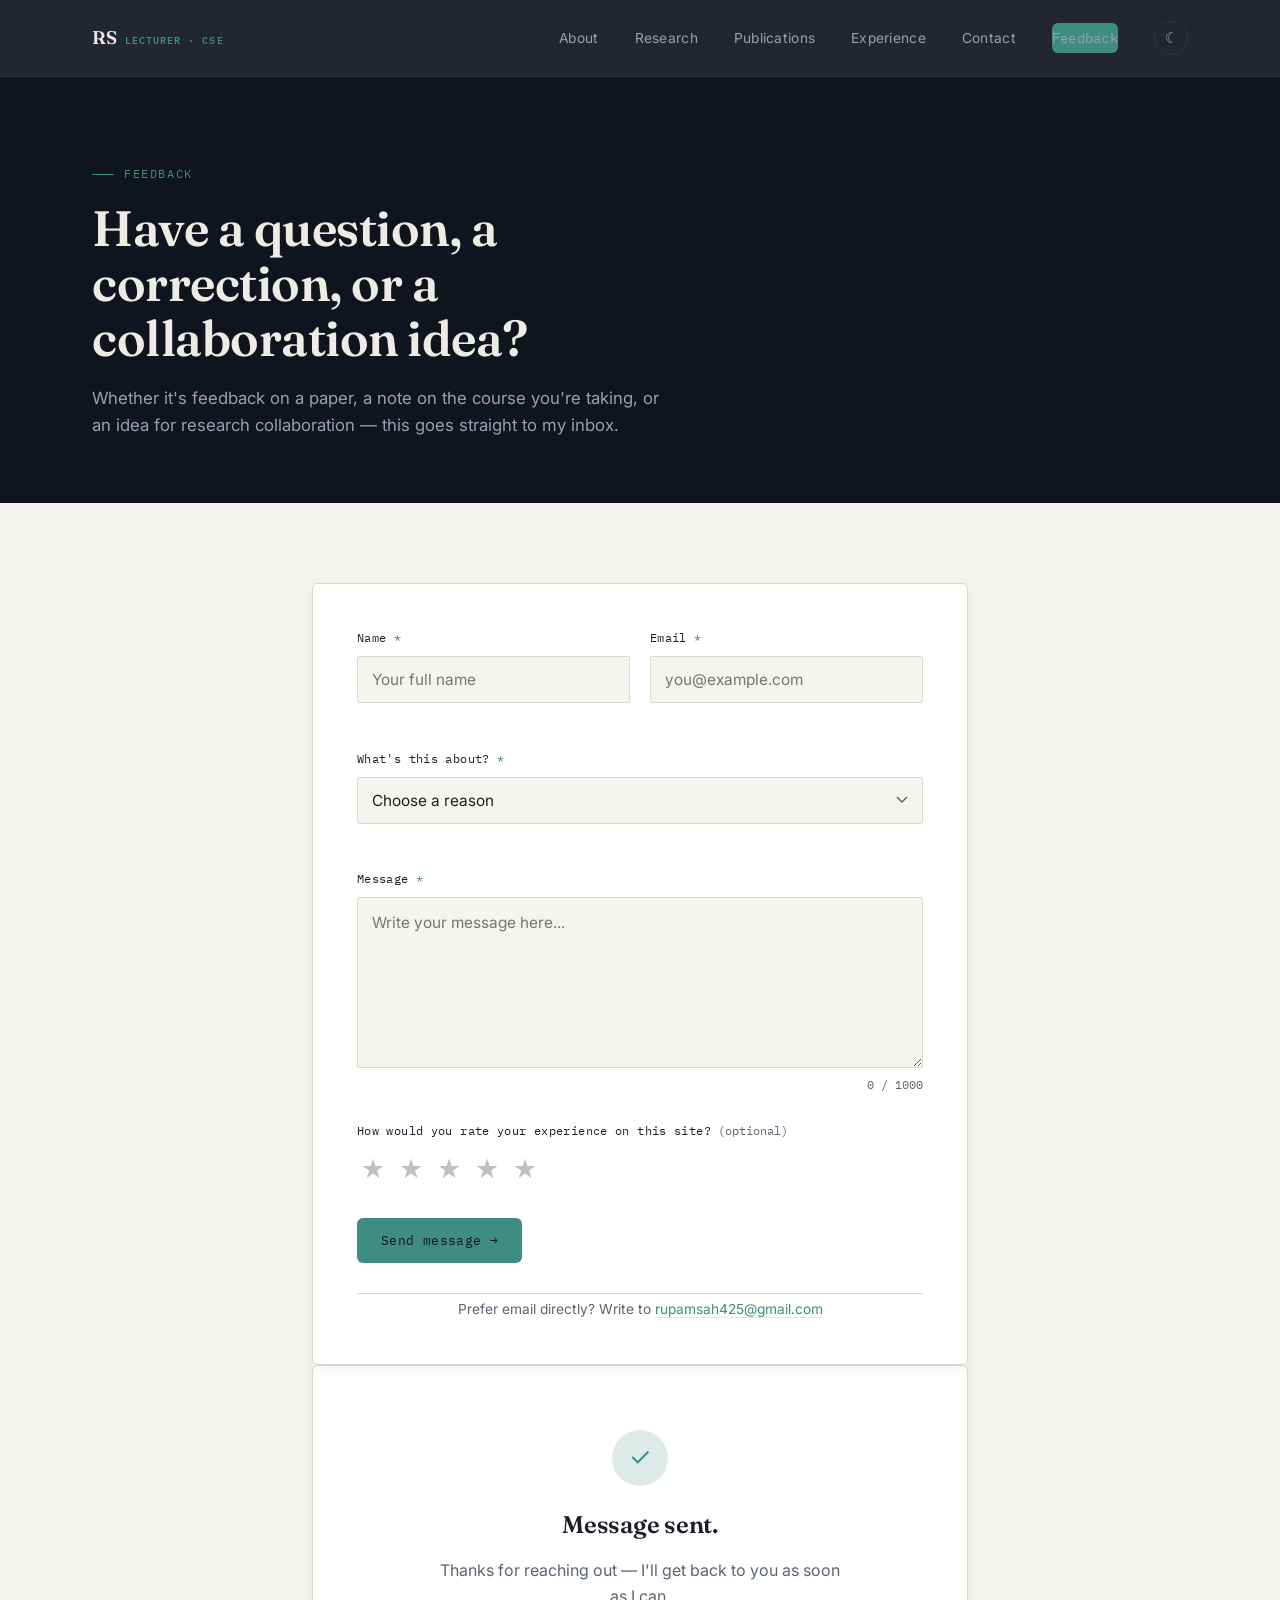
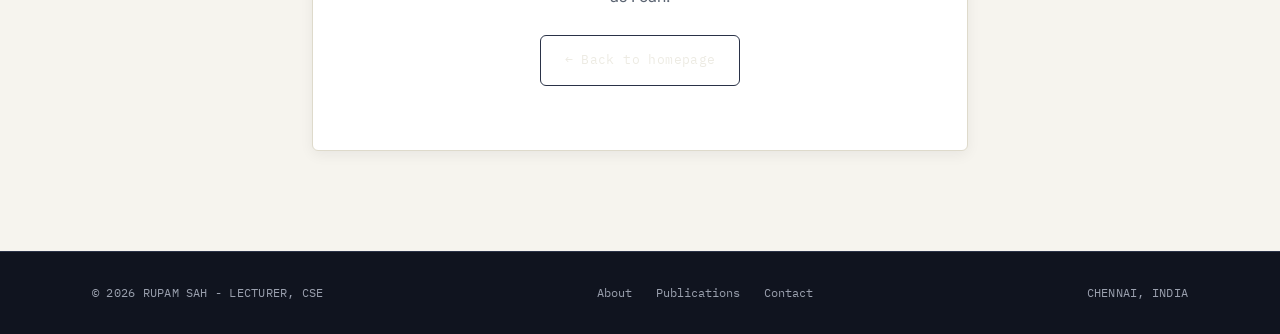
==== feedback.html @ d4bfc465 "updated portfolio" ====
<!DOCTYPE html>
<html lang="en">
<head>
<meta charset="UTF-8">
<meta name="viewport" content="width=device-width, initial-scale=1.0">
<title>Feedback — Rupam Sah</title>
<meta name="description" content="Send feedback, a question, or a collaboration inquiry to Rupam Sah.">
<meta name="theme-color" content="#10141F">
<link rel="icon" type="image/svg+xml" href="assets/favicon.svg">
<link rel="preconnect" href="https://fonts.googleapis.com">
<link rel="preconnect" href="https://fonts.gstatic.com" crossorigin>
<link href="https://fonts.googleapis.com/css2?family=Fraunces:opsz,wght@9..144,400;9..144,500;9..144,600;9..144,700&family=Inter:wght@400;500;600;700&family=IBM+Plex+Mono:wght@400;500&display=swap" rel="stylesheet">
<link rel="stylesheet" href="style.css">
<link rel="stylesheet" href="feedback-style.css">
<script>(function(){try{if(localStorage.getItem('rs-theme')==='dark'){document.documentElement.setAttribute('data-theme','dark');}}catch(e){}})();</script>
</head>
<body>

<header id="siteHeader">
  <nav class="wrap">
    <a href="index.html#top" class="logo">RS <span>LECTURER · CSE</span></a>
    <div class="nav-links">
      <a href="index.html#about">About</a>
      <a href="index.html#research">Research</a>
      <a href="index.html#publications">Publications</a>
      <a href="index.html#experience">Experience</a>
      <a href="index.html#contact">Contact</a>
      <a href="feedback.html" class="nav-cta">Feedback</a>
      <button class="theme-toggle" id="themeToggle" aria-label="Toggle dark mode">☾</button>
    </div>
  </nav>
</header>

<main>
  <section class="fb-hero">
    <div class="wrap">
      <div class="eyebrow reveal">Feedback</div>
      <h1 class="reveal">Have a question, a correction, or a collaboration idea?</h1>
      <p class="fb-lede reveal">Whether it's feedback on a paper, a note on the course you're taking, or an idea for research collaboration — this goes straight to my inbox.</p>
    </div>
  </section>

  <section class="fb-form-section">
    <div class="wrap fb-wrap">

      <form id="feedbackForm" class="fb-form reveal" action="https://formspree.io/f/mrpzavde" method="POST" novalidate>

        <!-- Honeypot field: invisible to humans, catches basic spam bots -->
        <input type="text" name="_gotcha" class="fb-honeypot" tabindex="-1" autocomplete="off">

        <div class="fb-row">
          <div class="fb-field">
            <label for="fbName">Name <span class="req">*</span></label>
            <input type="text" id="fbName" name="name" required autocomplete="name" placeholder="Your full name">
            <span class="fb-error" data-error-for="fbName"></span>
          </div>
          <div class="fb-field">
            <label for="fbEmail">Email <span class="req">*</span></label>
            <input type="email" id="fbEmail" name="email" required autocomplete="email" placeholder="you@example.com">
            <span class="fb-error" data-error-for="fbEmail"></span>
          </div>
        </div>

        <div class="fb-field">
          <label for="fbReason">What's this about? <span class="req">*</span></label>
          <select id="fbReason" name="reason" required>
            <option value="" disabled selected>Choose a reason</option>
            <option value="General feedback">General feedback on the site or my work</option>
            <option value="Research collaboration">Research collaboration inquiry</option>
            <option value="Teaching / course question">Teaching or course-related question</option>
            <option value="Guest lecture / talk invitation">Guest lecture or talk invitation</option>
            <option value="Correction">Correction to something published here</option>
            <option value="Other">Other</option>
          </select>
          <span class="fb-error" data-error-for="fbReason"></span>
        </div>

        <div class="fb-field">
          <label for="fbMessage">Message <span class="req">*</span></label>
          <textarea id="fbMessage" name="message" required rows="6" minlength="10" maxlength="1000" placeholder="Write your message here..."></textarea>
          <div class="fb-meta-row">
            <span class="fb-error" data-error-for="fbMessage"></span>
            <span class="fb-counter" id="fbCounter">0 / 1000</span>
          </div>
        </div>

        <div class="fb-field fb-rating-field">
          <label>How would you rate your experience on this site? <span class="fb-optional">(optional)</span></label>
          <div class="fb-rating" id="fbRating" role="radiogroup" aria-label="Site rating">
            <button type="button" class="fb-star" data-value="1" aria-label="1 star">★</button>
            <button type="button" class="fb-star" data-value="2" aria-label="2 stars">★</button>
            <button type="button" class="fb-star" data-value="3" aria-label="3 stars">★</button>
            <button type="button" class="fb-star" data-value="4" aria-label="4 stars">★</button>
            <button type="button" class="fb-star" data-value="5" aria-label="5 stars">★</button>
          </div>
          <input type="hidden" name="rating" id="fbRatingValue" value="">
        </div>

        <button type="submit" class="btn btn-primary fb-submit" id="fbSubmitBtn">
          <span class="fb-btn-text">Send message →</span>
        </button>

        <p class="fb-fallback">
          Prefer email directly? Write to
          <a href="mailto:rupamsah425@gmail.com">rupamsah425@gmail.com</a>
        </p>
      </form>

      <div class="fb-success" id="fbSuccess" hidden>
        <div class="fb-success-icon">✓</div>
        <h2>Message sent.</h2>
        <p>Thanks for reaching out — I'll get back to you as soon as I can.</p>
        <a href="index.html#top" class="btn btn-ghost">← Back to homepage</a>
      </div>

    </div>
  </section>
</main>

<footer>
  <div class="wrap footer-row">
    <p>© 2026 RUPAM SAH - LECTURER, CSE</p>
    <div class="footer-links">
      <a href="index.html#about">About</a>
      <a href="index.html#publications">Publications</a>
      <a href="index.html#contact">Contact</a>
    </div>
    <p>CHENNAI, INDIA</p>
  </div>
</footer>

<script src="feedback.js"></script>
</body>
</html>
---- style.css ----
:root{
  --ink:#10141F;
  --ink-soft:#1B2233;
  --paper:#F6F4EE;
  --paper-dim:#EDEAE0;
  --card:#FFFFFF;
  --teal:#3F8C82;
  --teal-bright:#4EA096;
  --teal-soft:#DCEAE8;
  --gold:#C89B3C;
  --gold-soft:#F3E6C8;
  --text-on-ink:#EDEBE3;
  --text-on-ink-dim:#9AA0AE;
  --text-on-paper:#1B1F2A;
  --text-muted:#5B6472;
  --line:#2A3247;
  --line-light:#DEDACB;
  --radius:6px;
  --radius-sm:3px;
  --max:1160px;
  --shadow-sm:0 4px 14px rgba(16,20,31,0.06);
  --shadow-md:0 16px 34px rgba(16,20,31,0.09);
  --shadow-lg:0 26px 54px rgba(16,20,31,0.16);
  --grad-accent:linear-gradient(120deg, var(--teal) 0%, var(--teal-bright) 45%, var(--gold) 100%);
  --display: "Fraunces", serif;
  --body: "Inter", -apple-system, BlinkMacSystemFont, sans-serif;
  --mono: "IBM Plex Mono", monospace;
  color-scheme: light;
  transition: background 0.35s ease, color 0.35s ease;
}

/* ============ DARK THEME ============ */
[data-theme="dark"]{
  --ink:#080A10;
  --ink-soft:#11151F;
  --paper:#12151D;
  --paper-dim:#171B25;
  --card:#181C27;
  --teal-soft:rgba(63,140,130,0.16);
  --gold-soft:rgba(200,155,60,0.14);
  --text-on-ink:#EDEBE3;
  --text-on-ink-dim:#8891A0;
  --text-on-paper:#E9E7DF;
  --text-muted:#96A0AD;
  --line:#232A3A;
  --line-light:#242A38;
  --shadow-sm:0 4px 14px rgba(0,0,0,0.28);
  --shadow-md:0 16px 34px rgba(0,0,0,0.36);
  --shadow-lg:0 26px 54px rgba(0,0,0,0.5);
  color-scheme: dark;
}
[data-theme="dark"] .photo-frame img{ filter:grayscale(10%) contrast(1.02) brightness(0.97); }
[data-theme="dark"] .hero-grid-lines{ opacity:0.35; }

*{ box-sizing:border-box; margin:0; padding:0; }
html{ scroll-behavior:smooth; }
@media (prefers-reduced-motion: reduce){
  html{ scroll-behavior:auto; }
  *{ animation-duration:0.001ms !important; animation-iteration-count:1 !important; transition-duration:0.001ms !important; }
}
body{
  font-family:var(--body);
  background:var(--paper);
  color:var(--text-on-paper);
  line-height:1.6;
  -webkit-font-smoothing:antialiased;
  overflow-x:hidden;
}
img{ max-width:100%; display:block; }
a{ color:inherit; text-decoration:none; }
ul{ list-style:none; }
.wrap{ max-width:var(--max); margin:0 auto; padding:0 32px; }
@media (max-width:640px){ .wrap{ padding:0 20px; } }

.eyebrow{
  font-family:var(--mono); font-size:0.72rem; letter-spacing:0.14em; text-transform:uppercase;
  color:var(--teal); display:flex; align-items:center; gap:10px;
}
.eyebrow::before{ content:""; width:22px; height:1px; background:var(--teal); display:inline-block; }

h1,h2,h3{ font-family:var(--display); font-weight:600; letter-spacing:-0.01em; }

/* ============ PROGRESS BAR ============ */
.progress-bar{
  position:fixed; top:0; left:0; height:2px; background:var(--teal); width:0%;
  z-index:200; transition:width 0.1s ease-out;
}

/* ============ NAV ============ */
header{
  position:sticky; top:0; z-index:100;
  background:rgba(16,20,31,0.92);
  backdrop-filter:blur(10px);
  border-bottom:1px solid var(--line);
  transition:box-shadow 0.3s ease;
}
header.scrolled{ box-shadow:0 8px 24px rgba(0,0,0,0.25); }
nav.wrap{ display:flex; align-items:center; justify-content:space-between; height:76px; }
.logo{
  font-family:var(--display); font-size:1.15rem; color:var(--text-on-ink); font-weight:600;
  display:flex; align-items:baseline; gap:8px; transition:letter-spacing 0.25s ease, color 0.25s ease;
}
.logo:hover{ color:var(--teal); }
.logo span{ font-family:var(--mono); font-size:0.65rem; color:var(--teal); letter-spacing:0.1em; }
.nav-links{ display:grid; grid-auto-flow:column; gap:36px; align-items:center; }
.nav-links a{
  font-size:0.86rem; color:var(--text-on-ink-dim); letter-spacing:0.02em;
  position:relative; padding:4px 0; transition:color 0.25s ease;
}
.nav-links a:hover, .nav-links a:focus-visible{ color:var(--text-on-ink); }
.nav-links a.active{ color:var(--teal); }
.nav-links a:not(.nav-cta)::after{
  content:""; position:absolute; left:0; bottom:0; width:0; height:1px;
  background:var(--teal); transition:width 0.25s ease;
}
.nav-links a:not(.nav-cta):hover::after, .nav-links a.active::after{ width:100%; }
.nav-cta{
  font-family:var(--mono); font-size:0.76rem; letter-spacing:0.04em;
  color:var(--ink); background:var(--teal); padding:10px 18px; border-radius:var(--radius);
  transition:background 0.25s ease, transform 0.25s ease, box-shadow 0.25s ease;
}
.nav-cta:hover{ background:var(--teal-bright); transform:translateY(-1px); box-shadow:0 8px 18px rgba(63,140,130,0.4); }

/* ---- Theme toggle ---- */
.theme-toggle{
  width:34px; height:34px; border-radius:50%; border:1px solid var(--line);
  background:transparent; color:var(--text-on-ink-dim); cursor:pointer;
  display:flex; align-items:center; justify-content:center; font-size:0.95rem;
  transition:border-color 0.25s ease, color 0.25s ease, transform 0.25s ease, background 0.25s ease;
  flex:0 0 auto;
}
.theme-toggle:hover{ border-color:var(--teal); color:var(--teal); transform:rotate(14deg); }
.mobile-panel .theme-toggle{ align-self:flex-start; margin-top:4px; }

.burger{ display:none; flex-direction:column; gap:5px; background:none; border:none; cursor:pointer; padding:8px; }
.burger span{ width:22px; height:1.5px; background:var(--text-on-ink); display:block; transition:transform 0.25s ease, opacity 0.25s ease; }
body.nav-open .burger span:nth-child(1){ transform:translateY(6.5px) rotate(45deg); }
body.nav-open .burger span:nth-child(2){ opacity:0; }
body.nav-open .burger span:nth-child(3){ transform:translateY(-6.5px) rotate(-45deg); }

.mobile-panel{
  display:flex; position:fixed; inset:76px 0 0 0; z-index:99;
  background:var(--ink); border-top:1px solid var(--line);
  padding:32px; flex-direction:column; gap:26px; overflow-y:auto;
  opacity:0; visibility:hidden; pointer-events:none; transform:translateY(-8px);
  transition:opacity 0.3s ease, transform 0.35s cubic-bezier(.2,.7,.3,1), visibility 0.3s;
}
.mobile-panel a{
  font-size:1.15rem; color:var(--text-on-ink); font-family:var(--display);
  opacity:0; transform:translateX(-10px);
  transition:opacity 0.35s ease, transform 0.35s ease, color 0.2s ease;
  transition-delay:0ms;
}
.mobile-panel a:hover{ color:var(--teal); }
.mobile-panel .nav-cta{ align-self:flex-start; font-family:var(--mono); font-size:0.9rem; }

body.nav-open .mobile-panel{ opacity:1; visibility:visible; pointer-events:auto; transform:translateY(0); }
body.nav-open .mobile-panel a{ opacity:1; transform:translateX(0); }
body.nav-open .mobile-panel a:nth-child(1){ transition-delay:0.05s; }
body.nav-open .mobile-panel a:nth-child(2){ transition-delay:0.09s; }
body.nav-open .mobile-panel a:nth-child(3){ transition-delay:0.13s; }
body.nav-open .mobile-panel a:nth-child(4){ transition-delay:0.17s; }
body.nav-open .mobile-panel a:nth-child(5){ transition-delay:0.21s; }
body.nav-open .mobile-panel a:nth-child(6){ transition-delay:0.25s; }
body.nav-open .mobile-panel a:nth-child(7){ transition-delay:0.29s; }
body.nav-open .mobile-panel a:nth-child(8){ transition-delay:0.33s; }
body.nav-open .mobile-panel a:nth-child(9){ transition-delay:0.37s; }

@media (max-width:880px){
  .nav-links{ display:none; }
  .burger{ display:flex; }
  body.nav-open{ overflow:hidden; }
}
@media (prefers-reduced-motion: reduce){
  .mobile-panel, .mobile-panel a{ transition:opacity 0.2s ease !important; transform:none !important; }
}

/* ============ HERO ============ */
.hero{ background:var(--ink); color:var(--text-on-ink); padding:88px 0 60px; position:relative; overflow:hidden; }

/* Ambient background: soft moving glows + a faint grid, all decorative and inert to pointer events */
.hero-blob{
  position:absolute; border-radius:50%; filter:blur(10px); pointer-events:none; z-index:0;
  opacity:0.5;
}
.hero-blob-a{
  width:520px; height:520px; top:-220px; right:-140px;
  background:radial-gradient(circle at 30% 30%, rgba(63,140,130,0.35), rgba(63,140,130,0) 70%);
  animation:blobDrift 16s ease-in-out infinite alternate;
}
.hero-blob-b{
  width:380px; height:380px; bottom:-200px; left:-120px;
  background:radial-gradient(circle at 60% 40%, rgba(200,155,60,0.18), rgba(200,155,60,0) 70%);
  animation:blobDrift 20s ease-in-out infinite alternate-reverse;
}
@keyframes blobDrift{
  from{ transform:translate(0,0) scale(1); }
  to{ transform:translate(-50px, 40px) scale(1.08); }
}
.hero-grid-lines{
  position:absolute; inset:0; z-index:0; pointer-events:none; opacity:0.5;
  background-image:
    linear-gradient(to right, rgba(255,255,255,0.035) 1px, transparent 1px),
    linear-gradient(to bottom, rgba(255,255,255,0.035) 1px, transparent 1px);
  background-size:64px 64px;
  mask-image:radial-gradient(ellipse 70% 60% at 60% 20%, #000 40%, transparent 90%);
}
.hero-spotlight{
  position:absolute; inset:0; z-index:1; pointer-events:none;
  background:radial-gradient(340px circle at var(--mx,50%) var(--my,20%), rgba(78,160,150,0.16), transparent 65%);
  opacity:0; transition:opacity 0.4s ease;
}
.hero:hover .hero-spotlight{ opacity:1; }
@media (max-width:880px), (hover:none){ .hero-spotlight{ display:none; } }
@media (prefers-reduced-motion: reduce){ .hero-blob{ animation:none; } }

.hero-grid{ display:grid; grid-template-columns:1.15fr 0.85fr; gap:64px; align-items:center; position:relative; z-index:2; }

/* Orchestrated entrance: hero content steps in once, top to bottom */
.hero-in{
  opacity:0; transform:translateY(16px);
  animation:heroIn 0.8s cubic-bezier(.2,.7,.3,1) forwards;
  animation-delay:calc(var(--d, 0) * 110ms + 120ms);
}
@keyframes heroIn{ to{ opacity:1; transform:translateY(0); } }
@media (prefers-reduced-motion: reduce){ .hero-in{ animation:none; opacity:1; transform:none; } }
.status-badge{
  display:inline-flex; align-items:center; gap:9px; font-family:var(--mono); font-size:0.72rem;
  letter-spacing:0.04em; color:var(--text-on-ink-dim); border:1px solid var(--line);
  background:rgba(255,255,255,0.03); padding:8px 14px 8px 12px; border-radius:999px; margin-bottom:22px;
}
.status-dot{
  width:7px; height:7px; border-radius:50%; background:var(--teal); flex:0 0 auto; position:relative;
}
.status-dot::after{
  content:""; position:absolute; inset:-4px; border-radius:50%; border:1px solid var(--teal);
  animation:statusPulse 2.4s ease-out infinite;
}
@keyframes statusPulse{ 0%{ transform:scale(0.6); opacity:0.9; } 100%{ transform:scale(1.8); opacity:0; } }
@media (prefers-reduced-motion: reduce){ .status-dot::after{ animation:none; } }

.hero-kicker{
  font-family:var(--mono); font-size:0.78rem; letter-spacing:0.16em; text-transform:uppercase;
  color:var(--teal); margin-bottom:22px; display:flex; align-items:center; gap:10px;
}
.hero-kicker::before{ content:""; width:26px; height:1px; background:var(--teal); }
.hero h1{ font-size:clamp(2.4rem, 5.2vw, 4rem); line-height:1.04; color:var(--text-on-ink); margin-bottom:22px; }
.hero h1 em{ font-style:italic; color:var(--teal); font-weight:500; }
.hero p.lede{ font-size:1.08rem; color:var(--text-on-ink-dim); max-width:46ch; margin-bottom:36px; }
.hero-actions{ display:flex; gap:16px; flex-wrap:wrap; margin-bottom:48px; }
.btn{
  font-family:var(--mono); font-size:0.8rem; letter-spacing:0.03em;
  padding:14px 24px; border-radius:var(--radius);
  display:inline-flex; align-items:center; gap:8px;
  transition:transform 0.25s cubic-bezier(.2,.7,.3,1), background 0.25s ease, color 0.25s ease, border-color 0.25s ease, box-shadow 0.25s ease;
  border:1px solid transparent; cursor:pointer; position:relative; overflow:hidden; isolation:isolate;
}
.btn span{ position:relative; z-index:1; }
.btn::before{
  content:""; position:absolute; inset:0; z-index:0; border-radius:inherit;
  background:radial-gradient(circle at var(--bx,50%) var(--by,50%), rgba(255,255,255,0.28), transparent 55%);
  opacity:0; transition:opacity 0.35s ease;
}
.btn:hover::before{ opacity:1; }
.btn-primary{ background:var(--teal); color:var(--ink); }
.btn-primary:hover{ background:var(--teal-bright); transform:translateY(-3px); box-shadow:0 12px 26px rgba(63,140,130,0.35); }
.btn-primary:active{ transform:translateY(-1px); }
.btn-ghost{ border-color:var(--line); color:var(--text-on-ink); }
.btn-ghost:hover{ border-color:var(--teal); color:var(--teal); transform:translateY(-3px); box-shadow:0 10px 22px rgba(16,20,31,0.35); }
.btn-ghost:active{ transform:translateY(-1px); }

.hero-stats{ display:grid; grid-template-columns:repeat(3,1fr); gap:1px; background:var(--line); border:1px solid var(--line); border-radius:var(--radius); overflow:hidden; }
.stat{ background:var(--ink); padding:18px 16px; transition:background 0.25s ease; }
.stat:hover{ background:var(--ink-soft); }
.stat b{ display:block; font-family:var(--display); font-size:1.6rem; color:var(--text-on-ink); font-weight:600; }
.stat span{ font-family:var(--mono); font-size:0.66rem; color:var(--text-on-ink-dim); letter-spacing:0.03em; display:block; margin-top:6px; }
@media (max-width:520px){ .hero-stats{ grid-template-columns:1fr; } }

/* .hero-photo{ position:relative; justify-self:center; width:100%; max-width:340px; }
.photo-frame{ position:relative; width:100%; aspect-ratio:1/1.08; }
.photo-frame img{ width:100%; height:100%; object-fit:cover; border-radius:3px; filter:grayscale(15%) contrast(1.04); } */
.hero-photo {
  position: relative;
  justify-self: center;
  width: 100%;
  max-width: 280px;
  
  
}

.photo-frame {
  position: relative;
  width: 100%;
  aspect-ratio: 1 / 1.08;
  border-radius: 4px;
  overflow: hidden;
  box-shadow: 0 24px 48px rgba(0,0,0,0.35);
  transition: box-shadow 0.35s ease;
}
.photo-frame::after{
  content:""; position:absolute; inset:0; border-radius:inherit; padding:1px;
  background:linear-gradient(140deg, var(--teal), transparent 40%, transparent 60%, var(--gold));
  -webkit-mask:linear-gradient(#000 0 0) content-box, linear-gradient(#000 0 0);
  -webkit-mask-composite:xor; mask-composite:exclude;
  opacity:0.55; pointer-events:none;
}

.photo-frame img {
  width: 100%;
  height: 100%;
  object-fit: cover;
  border-radius: 3px;
  filter: grayscale(15%) contrast(1.04);
  transform: scale(1.01);
  transition: transform 0.6s cubic-bezier(.2,.7,.3,1), filter 0.4s ease;
}
.photo-frame:hover img{ transform:scale(1.06); filter:grayscale(0%) contrast(1.06); }
.photo-shine{
  position:absolute; inset:0; pointer-events:none; z-index:2;
  background:linear-gradient(115deg, transparent 40%, rgba(255,255,255,0.22) 50%, transparent 60%);
  background-size:220% 220%; background-position:130% 0;
  transition:background-position 0.9s ease;
}
.photo-frame:hover .photo-shine{ background-position:-30% 100%; }

/* 3D pointer-tilt applied via JS-set custom properties; harmless with no JS */
.tilt-card{
  transform: perspective(900px) rotateX(var(--rx,0deg)) rotateY(var(--ry,0deg)) translateY(var(--ty,0)) translateZ(0);
  transition: transform 0.35s cubic-bezier(.2,.7,.3,1);
  will-change: transform;
}
@media (hover:none){ .tilt-card{ transform:none !important; } }
@media (prefers-reduced-motion: reduce){ .tilt-card{ transition:none; transform:none !important; } }
/* .contour-svg{ position:absolute; inset:-18px; width:calc(100% + 36px); height:calc(100% + 36px); pointer-events:none; } */
.contour-svg path{
  fill:none; stroke:var(--teal); stroke-width:1;
  stroke-dasharray:1400; stroke-dashoffset:1400;
  animation:trace 2.6s cubic-bezier(.65,.05,.36,1) forwards; opacity:0.85;
}
.contour-svg path:nth-child(2){ animation-delay:0.25s; stroke:var(--gold); opacity:0.55; }
.contour-svg path:nth-child(3){ animation-delay:0.5s; opacity:0.35; }
@keyframes trace{ to{ stroke-dashoffset:0; } }
.photo-caption{ font-family:var(--mono); font-size:0.68rem; color:var(--text-on-ink-dim); text-align:center; margin-top:16px; letter-spacing:0.04em; }

.scroll-cue{
  display:flex; flex-direction:column; align-items:center; gap:8px; margin:56px auto 0;
  background:none; border:none; color:var(--text-on-ink-dim); font-family:var(--mono);
  font-size:0.68rem; letter-spacing:0.1em; text-transform:uppercase; cursor:pointer;
  transition:color 0.25s ease;
}
.scroll-cue:hover{ color:var(--teal); }
.scroll-cue span{ width:1px; height:28px; background:var(--line); position:relative; overflow:hidden; }
.scroll-cue span::after{
  content:""; position:absolute; top:-100%; left:0; width:100%; height:100%; background:var(--teal);
  animation:cue 1.8s ease-in-out infinite;
}
@keyframes cue{ 0%{ top:-100%; } 60%{ top:100%; } 100%{ top:100%; } }

@media (max-width:880px){
  .hero-grid{ grid-template-columns:1fr; gap:48px; }
  .hero-photo{ order:-1; max-width:220px; }
  .hero-stats{ gap:28px; }
}

/* ============ SECTION SHELL ============ */
section{ padding:96px 0; scroll-margin-top:76px; }
section.alt{ background:var(--paper-dim); }
.section-head{ max-width:640px; margin-bottom:56px; }
.section-head h2{ font-size:clamp(1.7rem,3vw,2.3rem); margin-top:14px; color:var(--text-on-paper); }
.section-head p{ color:var(--text-muted); margin-top:14px; max-width:56ch; }
@media (max-width:640px){ section{ padding:64px 0; } .section-head{ margin-bottom:36px; } }

/* ============ ABOUT ============ */
.about-grid{ display:grid; grid-template-columns:0.9fr 1.1fr; gap:64px; }
.about-grid p{ color:var(--text-muted); margin-bottom:16px; font-size:1rem; }
.about-grid p strong{ color:var(--text-on-paper); font-weight:600; }
.inline-link{
  display:inline-block; margin-top:8px; font-family:var(--mono); font-size:0.82rem;
  color:var(--teal); border-bottom:1px solid var(--teal-soft); padding-bottom:2px; transition:border-color 0.2s ease;
}
.inline-link:hover{ border-color:var(--teal); }
.pillars{ display:flex; flex-direction:column; gap:0; border-top:1px solid var(--line-light); }
.pillar{ padding:20px 0; border-bottom:1px solid var(--line-light); display:flex; justify-content:space-between; gap:20px; align-items:baseline; }
.pillar-label{ font-family:var(--mono); font-size:0.74rem; color:var(--teal); letter-spacing:0.04em; white-space:nowrap; }
.pillar-val{ font-size:0.95rem; color:var(--text-on-paper); text-align:right; }
@media (max-width:880px){ .about-grid{ grid-template-columns:1fr; gap:36px; } }

/* ============ RESEARCH AREAS ============ */
.area-grid{ display:grid; grid-template-columns:repeat(4,1fr); gap:20px; margin-bottom:56px; }
.area-card{
  border:1px solid var(--line-light); background:var(--card); padding:28px 24px 26px; border-radius:var(--radius-sm);
  transition:transform 0.25s ease, border-color 0.25s ease, box-shadow 0.25s ease; position:relative; overflow:hidden;
}
.area-card::before{
  content:""; position:absolute; top:0; left:0; right:0; height:3px; background:var(--grad-accent);
  transform:scaleX(0); transform-origin:left; transition:transform 0.35s ease;
}
.area-card:hover::before{ transform:scaleX(1); }
.area-card:hover{ border-color:var(--teal); box-shadow:var(--shadow-md); }
.area-card:hover:not(.tilt-card){ transform:translateY(-4px); }
.area-index{ font-family:var(--mono); font-size:0.78rem; color:var(--teal); display:block; margin-bottom:16px; }
.area-card h3{ font-size:1.05rem; margin-bottom:10px; color:var(--text-on-paper); }
.area-card p{ font-size:0.87rem; color:var(--text-muted); line-height:1.55; }
@media (max-width:940px){ .area-grid{ grid-template-columns:1fr 1fr; } }
@media (max-width:600px){ .area-grid{ grid-template-columns:1fr; } }

.thesis-card{
  background:var(--ink); color:var(--text-on-ink); border-radius:4px; padding:48px;
  display:grid; grid-template-columns:1.3fr 0.7fr; gap:48px; align-items:center;
  position:relative; overflow:hidden; transition:box-shadow 0.3s ease;
}
.thesis-card:hover{ box-shadow:0 22px 46px rgba(16,20,31,0.35); }
.thesis-card::before{
  content:""; position:absolute; right:-60px; top:-60px; width:220px; height:220px;
  border:1px solid var(--line); border-radius:50%;
  transition:transform 0.6s ease;
}
.thesis-card:hover::before{ transform:rotate(35deg) scale(1.05); }
.thesis-metric b{ transition:transform 0.4s cubic-bezier(.2,.7,.3,1); display:block; }
.thesis-card:hover .thesis-metric b{ transform:scale(1.06); }
.thesis-tag{ font-family:var(--mono); font-size:0.7rem; letter-spacing:0.12em; text-transform:uppercase; color:var(--gold); margin-bottom:16px; display:block; }
.thesis-card h3{ font-size:1.5rem; color:var(--text-on-ink); margin-bottom:16px; line-height:1.3; }
.thesis-card p{ color:var(--text-on-ink-dim); font-size:0.96rem; margin-bottom:14px; }
.dim-note{ font-size:0.86rem !important; }
.thesis-metric{ text-align:center; border-left:1px solid var(--line); padding-left:40px; }
.thesis-metric b{ font-family:var(--display); font-size:3.2rem; color:var(--teal); display:block; line-height:1; font-weight:600; }
.thesis-metric span{ font-family:var(--mono); font-size:0.72rem; color:var(--text-on-ink-dim); display:block; margin-top:12px; letter-spacing:0.03em; }
@media (max-width:760px){
  .thesis-card{ grid-template-columns:1fr; padding:32px; }
  .thesis-metric{ border-left:none; border-top:1px solid var(--line); padding-left:0; padding-top:28px; }
}

.interest-tags{ display:flex; flex-wrap:wrap; gap:10px; margin-top:32px; }
.interest-tags span{
  font-family:var(--mono); font-size:0.76rem; color:var(--text-on-paper);
  border:1px solid var(--line-light); padding:8px 14px; border-radius:2px; background:var(--paper);
  display:inline-block; transition:border-color 0.2s ease, color 0.2s ease, transform 0.2s ease;
}
.interest-tags span:hover{ border-color:var(--teal); color:var(--teal); transform:translateY(-2px); }

/* ============ PUBLICATIONS ============ */
.pub-filters{ display:flex; flex-wrap:wrap; gap:10px; margin-bottom:32px; }
.pub-filter{
  font-family:var(--mono); font-size:0.74rem; letter-spacing:0.03em; color:var(--text-muted);
  background:transparent; border:1px solid var(--line-light); padding:9px 16px; border-radius:999px;
  cursor:pointer; transition:border-color 0.2s ease, color 0.2s ease, background 0.2s ease;
}
.pub-filter:hover{ border-color:var(--teal); color:var(--teal); }
.pub-filter.active{ background:var(--ink); border-color:var(--ink); color:var(--text-on-ink); }
.pub-list{ border-top:1px solid var(--line-light); }
.pub.is-hidden{ display:none; }
.pub{
  display:grid; grid-template-columns:56px 1fr auto; gap:24px; align-items:start; padding:28px 0 28px 16px;
  border-bottom:1px solid var(--line-light); border-left:2px solid transparent;
  margin-left:-16px; transition:background 0.25s ease, border-color 0.25s ease, transform 0.25s ease;
}
.pub:hover{ background:rgba(63,140,130,0.05); border-left-color:var(--teal); transform:translateX(4px); }
.pub-num{ font-family:var(--mono); font-size:0.85rem; color:var(--teal); padding-top:3px; }
.pub-title{ font-size:1.02rem; color:var(--text-on-paper); font-weight:600; margin-bottom:6px; line-height:1.4; }
.pub-meta{ font-size:0.88rem; color:var(--text-muted); }
.pub-venue{
  font-family:var(--mono); font-size:0.72rem; color:var(--teal); letter-spacing:0.03em;
  border:1px solid var(--teal-soft); background:var(--teal-soft); padding:6px 12px; border-radius:2px;
  white-space:nowrap; height:fit-content;
}
@media (max-width:700px){
  .pub{ grid-template-columns:32px 1fr; }
  .pub-venue{ grid-column:1/-1; justify-self:start; }
}

/* ============ EXPERIENCE / TIMELINE ============ */
.timeline{ position:relative; padding-left:36px; border-left:1px solid var(--line-light); }
.tl-item{ position:relative; padding-bottom:48px; }
.tl-item:last-child{ padding-bottom:0; }
.tl-item::before{
  content:""; position:absolute; left:-41px; top:4px; width:9px; height:9px;
  background:var(--teal); border-radius:50%; box-shadow:0 0 0 4px var(--paper-dim);
  transition:box-shadow 0.3s ease, transform 0.3s ease;
}
.tl-item:hover::before{ box-shadow:0 0 0 4px var(--paper-dim), 0 0 0 8px rgba(63,140,130,0.2); transform:scale(1.15); }
.tl-item{ transition:transform 0.25s ease; }
.tl-item:hover{ transform:translateX(4px); }
#education .tl-item::before, .edu-card .tl-date{ box-shadow:none; }
.tl-date{ font-family:var(--mono); font-size:0.74rem; color:var(--teal); letter-spacing:0.04em; margin-bottom:8px; display:block; }
.tl-item h3{ font-size:1.2rem; margin-bottom:4px; color:var(--text-on-paper); }
.tl-org{ font-size:0.9rem; color:var(--text-muted); margin-bottom:14px; }
.tl-item ul{ display:flex; flex-direction:column; gap:8px; }
.tl-item li{ font-size:0.94rem; color:var(--text-muted); padding-left:18px; position:relative; }
.tl-item li::before{ content:"—"; position:absolute; left:0; color:var(--teal); }

.course-block{ margin-top:44px; }
.course-block h4{ font-family:var(--mono); font-size:0.76rem; letter-spacing:0.08em; text-transform:uppercase; color:var(--text-muted); margin-bottom:18px; }
.course-grid{ display:grid; grid-template-columns:repeat(2,1fr); gap:12px 24px; }
.course-grid div{
  font-size:0.92rem; padding:14px 16px; border:1px solid var(--line-light); border-radius:2px;
  color:var(--text-on-paper); background:var(--paper); display:flex; align-items:center; gap:10px;
  transition:border-color 0.2s ease, transform 0.2s ease;
}
.course-grid div:hover{ border-color:var(--teal); transform:translateX(3px); }
.course-tag{ font-family:var(--mono); font-size:0.62rem; color:var(--teal); border:1px solid var(--teal-soft); padding:3px 7px; border-radius:2px; letter-spacing:0.04em; }
@media (max-width:600px){ .course-grid{ grid-template-columns:1fr; } }

/* ============ EDUCATION ============ */
.edu-grid{ display:grid; grid-template-columns:1fr 1fr; gap:28px; }
.edu-card{ border:1px solid var(--line-light); padding:32px; border-radius:var(--radius-sm); background:var(--card); position:relative; transition:box-shadow 0.3s ease, transform 0.3s ease, border-color 0.3s ease; }
.edu-card:hover{ box-shadow:var(--shadow-md); border-color:var(--teal); transform:translateY(-4px); }
.edu-card .tl-date{ margin-bottom:14px; }
.edu-card h3{ font-size:1.15rem; margin-bottom:6px; }
.edu-card .tl-org{ margin-bottom:16px; }
.edu-note{ font-size:0.87rem; color:var(--text-muted); margin-bottom:20px; }
.cgpa{ font-family:var(--mono); font-size:0.82rem; color:var(--text-on-paper); border-top:1px solid var(--line-light); padding-top:16px; }
.cgpa b{ color:var(--teal); }
@media (max-width:700px){ .edu-grid{ grid-template-columns:1fr; } }

/* ============ PHILOSOPHY BAND ============ */
.philosophy-wrap{ text-align:center; }
.philosophy-wrap .eyebrow{ justify-content:center; margin:0 auto 28px; }
blockquote{
  font-family:var(--display); font-style:italic; font-weight:500;
  font-size:clamp(1.3rem, 2.6vw, 1.9rem); line-height:1.5; color:var(--text-on-paper);
  max-width:800px; margin:0 auto;
}

/* ============ TEACHING / SKILLS ============ */
.split{ display:grid; grid-template-columns:1fr 1fr; gap:64px; }
@media (max-width:880px){ .split{ grid-template-columns:1fr; gap:48px; } }
.split-h2{ margin-top:14px; font-size:1.8rem; }
.split-sub{ color:var(--text-muted); margin-top:14px; margin-bottom:28px; }
.skill-cat{ margin-bottom:32px; }
.skill-cat:last-child{ margin-bottom:0; }
.skill-cat h4{ font-family:var(--mono); font-size:0.74rem; letter-spacing:0.06em; text-transform:uppercase; color:var(--teal); margin-bottom:14px; }
.skill-pills{ display:flex; flex-wrap:wrap; gap:10px; }
.skill-pills span{ font-size:0.88rem; padding:9px 15px; background:var(--ink); color:var(--text-on-ink); border-radius:2px; display:inline-block; transition:transform 0.22s ease, background 0.22s ease, color 0.22s ease; }
.skill-pills span:hover{ background:var(--teal); color:var(--ink); transform:translateY(-3px); }

/* ============ PROJECTS ============ */
.project-card{ border:1px solid var(--line-light); border-radius:var(--radius-sm); padding:40px; background:var(--card); transition:box-shadow 0.3s ease, border-color 0.3s ease; }
.project-card:hover{ box-shadow:var(--shadow-md); border-color:var(--teal); }
.project-top{ display:flex; justify-content:space-between; align-items:flex-start; flex-wrap:wrap; gap:20px; margin-bottom:24px; }
.project-card h3{ font-size:1.3rem; margin-bottom:8px; }
.project-list{ display:flex; flex-direction:column; gap:10px; }
.project-list li{ font-size:0.95rem; color:var(--text-muted); padding-left:18px; position:relative; }
.project-list li::before{ content:"—"; position:absolute; left:0; color:var(--teal); }
.stack-row{ display:flex; gap:10px; flex-wrap:wrap; }
.stack-row span{ font-family:var(--mono); font-size:0.72rem; color:var(--teal); border:1px solid var(--teal-soft); padding:6px 12px; border-radius:2px; background:var(--teal-soft); }

/* ============ CERT / LEADERSHIP ============ */
.cert-list{ margin-top:28px; }
.cert-item{ display:flex; gap:16px; padding:22px 0; border-bottom:1px solid var(--line-light); }
.cert-item.last{ border-bottom:none; }
.cert-item .yr{ font-family:var(--mono); font-size:0.78rem; color:var(--teal); white-space:nowrap; padding-top:2px; min-width:64px; }
.cert-item p{ font-size:0.93rem; color:var(--text-on-paper); }

/* ============ CONTACT ============ */
.contact{ background:var(--ink); color:var(--text-on-ink); }
.contact .section-head p{ color:var(--text-on-ink-dim); }
.contact .eyebrow{ color:var(--teal); }
.contact-grid{ display:grid; grid-template-columns:1.1fr 0.9fr; gap:64px; align-items:start; }
.contact-note{ font-size:1rem; color:var(--text-on-ink-dim); max-width:44ch; margin-bottom:28px; }
.contact-note strong{ color:var(--text-on-ink); }
.contact-cta{ width:fit-content; }
.contact-list{ display:flex; flex-direction:column; gap:0; }
.contact-row{ display:flex; justify-content:space-between; align-items:center; padding:22px 0; border-bottom:1px solid var(--line); gap:16px; }
.contact-row .label{ font-family:var(--mono); font-size:0.74rem; color:var(--text-on-ink-dim); letter-spacing:0.04em; }
.contact-row{ transition:padding-left 0.25s ease; }
.contact-row .val{ font-size:1rem; color:var(--text-on-ink); text-align:right; transition:color 0.2s ease; }
.contact-row a.val:hover{ color:var(--teal); }
.contact-row:has(a.val:hover){ padding-left:6px; }
.val-group{ display:inline-flex; align-items:center; gap:10px; }
.copy-btn{
  width:26px; height:26px; border-radius:50%; border:1px solid var(--line); background:transparent;
  color:var(--text-on-ink-dim); font-size:0.78rem; cursor:pointer; display:inline-flex; align-items:center;
  justify-content:center; transition:border-color 0.2s ease, color 0.2s ease;
}
.copy-btn:hover{ border-color:var(--teal); color:var(--teal); }
.copy-btn.copied{ color:var(--teal); border-color:var(--teal); }
@media (max-width:880px){ .contact-grid{ grid-template-columns:1fr; gap:36px; } }

/* ============ FOOTER ============ */
footer{ background:var(--ink); border-top:1px solid var(--line); padding:32px 0; }
.footer-row{ display:flex; justify-content:space-between; align-items:center; flex-wrap:wrap; gap:12px; }
.footer-row p{ font-family:var(--mono); font-size:0.72rem; color:var(--text-on-ink-dim); letter-spacing:0.02em; }
.footer-links{ display:flex; gap:24px; }
.footer-links a{ font-family:var(--mono); font-size:0.72rem; color:var(--text-on-ink-dim); transition:color 0.2s ease; }
.footer-links a:hover{ color:var(--teal); }

/* ============ BACK TO TOP ============ */
.to-top{
  position:fixed; bottom:28px; right:28px; width:44px; height:44px; border-radius:50%;
  background:var(--teal); color:var(--ink); border:none; font-size:1.1rem; cursor:pointer;
  display:flex; align-items:center; justify-content:center; z-index:90;
  opacity:0; pointer-events:none; transform:translateY(10px);
  transition:opacity 0.3s ease, transform 0.3s ease, background 0.25s ease;
  box-shadow:0 6px 18px rgba(16,20,31,0.25);
}
.to-top.show{ opacity:1; pointer-events:auto; transform:translateY(0); }
.to-top:hover{ background:var(--teal-bright); }
@media (max-width:640px){ .to-top{ bottom:20px; right:20px; width:40px; height:40px; } }

/* ============ REVEAL ON SCROLL ============ */
.reveal{
  opacity:0; transform:translateY(22px) scale(0.99);
  transition:opacity 0.7s cubic-bezier(.2,.7,.3,1), transform 0.7s cubic-bezier(.2,.7,.3,1);
  transition-delay: var(--reveal-delay, 0ms);
}
.reveal.in{ opacity:1; transform:translateY(0) scale(1); }
@media (prefers-reduced-motion: reduce){ .reveal{ transition-delay:0ms !important; } }

:focus-visible{ outline:2px solid var(--teal); outline-offset:3px; }

/* ============ FINER RESPONSIVE PASS (small phones) ============ */
@media (max-width:480px){
  .wrap{ padding:0 18px; }
  .hero{ padding:60px 0 40px; }
  .hero h1{ font-size:clamp(1.9rem, 8vw, 2.4rem); }
  .hero p.lede{ font-size:0.98rem; }
  .hero-actions{ gap:10px; }
  .btn{ padding:12px 18px; font-size:0.76rem; flex:1 1 auto; justify-content:center; }
  .hero-stats{ gap:18px 26px; }
  .stat b{ font-size:1.4rem; }
  section{ padding:48px 0; }
  .section-head h2{ font-size:1.5rem; }
  .pillar{ flex-direction:column; align-items:flex-start; gap:6px; }
  .pillar-val{ text-align:left; }
  .thesis-card{ padding:26px 20px; }
  .thesis-metric b{ font-size:2.4rem; }
  .contact-row{ flex-direction:column; align-items:flex-start; gap:6px; }
  .contact-row .val{ text-align:left; }
  .footer-row{ flex-direction:column; text-align:center; gap:14px; }
  .cert-item{ gap:12px; }
}
@media (max-width:360px){
  .hero-kicker{ font-size:0.7rem; }
  .btn{ font-size:0.72rem; padding:11px 14px; }
  .edu-card, .project-card{ padding:22px 18px; }
}

/* Respect touch devices: no hover-only affordances get stuck "on" */
@media (hover:none){
  .btn:hover, .area-card:hover, .edu-card:hover, .project-card:hover{ box-shadow:none; }
}

/* ============ PRINT ============ */
@media print{
  .progress-bar, header, .to-top, .scroll-cue, .hero-blob, .hero-grid-lines, .hero-spotlight,
  .status-dot, .theme-toggle, footer{ display:none !important; }
  body{ background:#fff; color:#000; }
  .hero{ background:#fff; color:#000; padding:24px 0; }
  .hero h1, .hero p.lede, .stat b, .stat span{ color:#000 !important; }
  section{ padding:24px 0; }
  a{ text-decoration:underline; }
  .area-card, .edu-card, .project-card, .thesis-card{ box-shadow:none !important; border:1px solid #ccc !important; }
}
---- feedback-style.css ----
/* ============================================================
   Feedback form — extends style.css design tokens
   Load AFTER style.css
   ============================================================ */

/* ---------- Hero band ---------- */
.fb-hero{
  background:var(--ink); color:var(--text-on-ink);
  padding:88px 0 64px;
}
.fb-hero h1{
  font-size:clamp(2rem, 4.4vw, 3.1rem); line-height:1.1; margin-top:18px; max-width:20ch;
  color:var(--text-on-ink);
}
.fb-lede{ color:var(--text-on-ink-dim); font-size:1.05rem; max-width:52ch; margin-top:20px; }

/* ---------- Form section shell ---------- */
.fb-form-section{ padding:80px 0 100px; }
.fb-wrap{ max-width:720px; }

/* ---------- Form layout ---------- */
.fb-form{
  background:var(--card); border:1px solid var(--line-light); border-radius:var(--radius);
  padding:44px; display:flex; flex-direction:column; gap:26px; box-shadow:var(--shadow-sm);
  transition:box-shadow 0.3s ease, border-color 0.3s ease;
}
.fb-form:focus-within{ border-color:var(--teal); box-shadow:var(--shadow-md); }
@media (max-width:600px){ .fb-form{ padding:28px 22px; } }

.fb-row{ display:grid; grid-template-columns:1fr 1fr; gap:20px; }
@media (max-width:600px){ .fb-row{ grid-template-columns:1fr; } }

.fb-field{ display:flex; flex-direction:column; gap:8px; }
.fb-field label{
  font-family:var(--mono); font-size:0.78rem; letter-spacing:0.03em; color:var(--text-on-paper);
}
.fb-field label .req{ color:var(--teal); }
.fb-optional{ color:var(--text-muted); font-weight:400; text-transform:none; letter-spacing:0; }

.fb-field input[type="text"],
.fb-field input[type="email"],
.fb-field select,
.fb-field textarea{
  font-family:var(--body); font-size:0.96rem; color:var(--text-on-paper);
  background:var(--paper); border:1px solid var(--line-light); border-radius:2px;
  padding:13px 14px; width:100%; transition:border-color 0.2s ease, box-shadow 0.2s ease;
}
.fb-field textarea{ resize:vertical; min-height:130px; font-family:var(--body); line-height:1.55; }
.fb-field select{ cursor:pointer; appearance:none;
  background-image:url("data:image/svg+xml,%3Csvg xmlns='http://www.w3.org/2000/svg' width='12' height='8'%3E%3Cpath d='M1 1l5 5 5-5' stroke='%235B6472' stroke-width='1.5' fill='none' fill-rule='evenodd'/%3E%3C/svg%3E");
  background-repeat:no-repeat; background-position:right 14px center; padding-right:36px;
}
.fb-field input:focus, .fb-field select:focus, .fb-field textarea:focus{
  outline:none; border-color:var(--teal); box-shadow:0 0 0 3px var(--teal-soft);
}
.fb-field input.fb-invalid, .fb-field select.fb-invalid, .fb-field textarea.fb-invalid{
  border-color:#C0525A; box-shadow:0 0 0 3px rgba(192,82,90,0.12);
}

.fb-error{
  font-family:var(--mono); font-size:0.74rem; color:#C0525A; min-height:1em; display:block;
}

.fb-meta-row{ display:flex; justify-content:space-between; align-items:center; gap:12px; }
.fb-counter{ font-family:var(--mono); font-size:0.72rem; color:var(--text-muted); white-space:nowrap; }

/* honeypot: hidden from real users */
.fb-honeypot{ position:absolute; left:-9999px; width:1px; height:1px; opacity:0; pointer-events:none; }

/* ---------- Star rating ---------- */
.fb-rating-field label{ margin-bottom:2px; }
.fb-rating{ display:flex; gap:6px; }
.fb-star{
  background:none; border:none; cursor:pointer; font-size:1.7rem; line-height:1;
  color:var(--text-muted); opacity:0.4; padding:4px; transition:color 0.15s ease, transform 0.15s ease, opacity 0.15s ease;
}
.fb-star:hover{ transform:translateY(-2px); opacity:1; }
.fb-star.is-active{ color:var(--gold); opacity:1; }

/* ---------- Submit button ---------- */
.fb-submit{
  align-self:flex-start; border:none; margin-top:6px; border-radius:var(--radius);
  display:inline-flex; align-items:center; gap:10px;
}
.fb-submit:disabled{ opacity:0.6; cursor:not-allowed; transform:none !important; }
.fb-spinner{
  width:14px; height:14px; border-radius:50%;
  border:2px solid rgba(16,20,31,0.25); border-top-color:var(--ink);
  animation:fb-spin 0.7s linear infinite; display:none;
}
.fb-submit.is-loading .fb-spinner{ display:inline-block; }
.fb-submit.is-loading .fb-btn-text{ opacity:0.7; }
@keyframes fb-spin{ to{ transform:rotate(360deg); } }

.fb-fallback{
  font-size:0.86rem; color:var(--text-muted); text-align:center; padding-top:4px;
  border-top:1px solid var(--line-light); margin-top:4px;
}
.fb-fallback a{ color:var(--teal); border-bottom:1px solid var(--teal-soft); }

/* ---------- Success state ---------- */
.fb-success{
  background:var(--card); border:1px solid var(--line-light); border-radius:var(--radius);
  padding:64px 44px; text-align:center; display:flex; flex-direction:column; align-items:center; gap:14px;
  box-shadow:var(--shadow-sm);
}
.fb-success-icon{
  width:56px; height:56px; border-radius:50%; background:var(--teal-soft); color:var(--teal);
  display:flex; align-items:center; justify-content:center; font-size:1.6rem; margin-bottom:6px;
}
.fb-success h2{ font-size:1.5rem; color:var(--text-on-paper); }
.fb-success p{ color:var(--text-muted); max-width:40ch; margin-bottom:12px; }

/* ---------- Toast (error) ---------- */
.fb-toast{
  position:fixed; bottom:28px; left:50%; transform:translateX(-50%) translateY(20px);
  background:var(--ink); color:var(--text-on-ink); border:1px solid var(--line);
  padding:14px 22px; border-radius:3px; font-size:0.88rem; z-index:200;
  opacity:0; pointer-events:none; transition:opacity 0.3s ease, transform 0.3s ease;
  box-shadow:0 10px 30px rgba(16,20,31,0.3);
}
.fb-toast.show{ opacity:1; transform:translateX(-50%) translateY(0); }
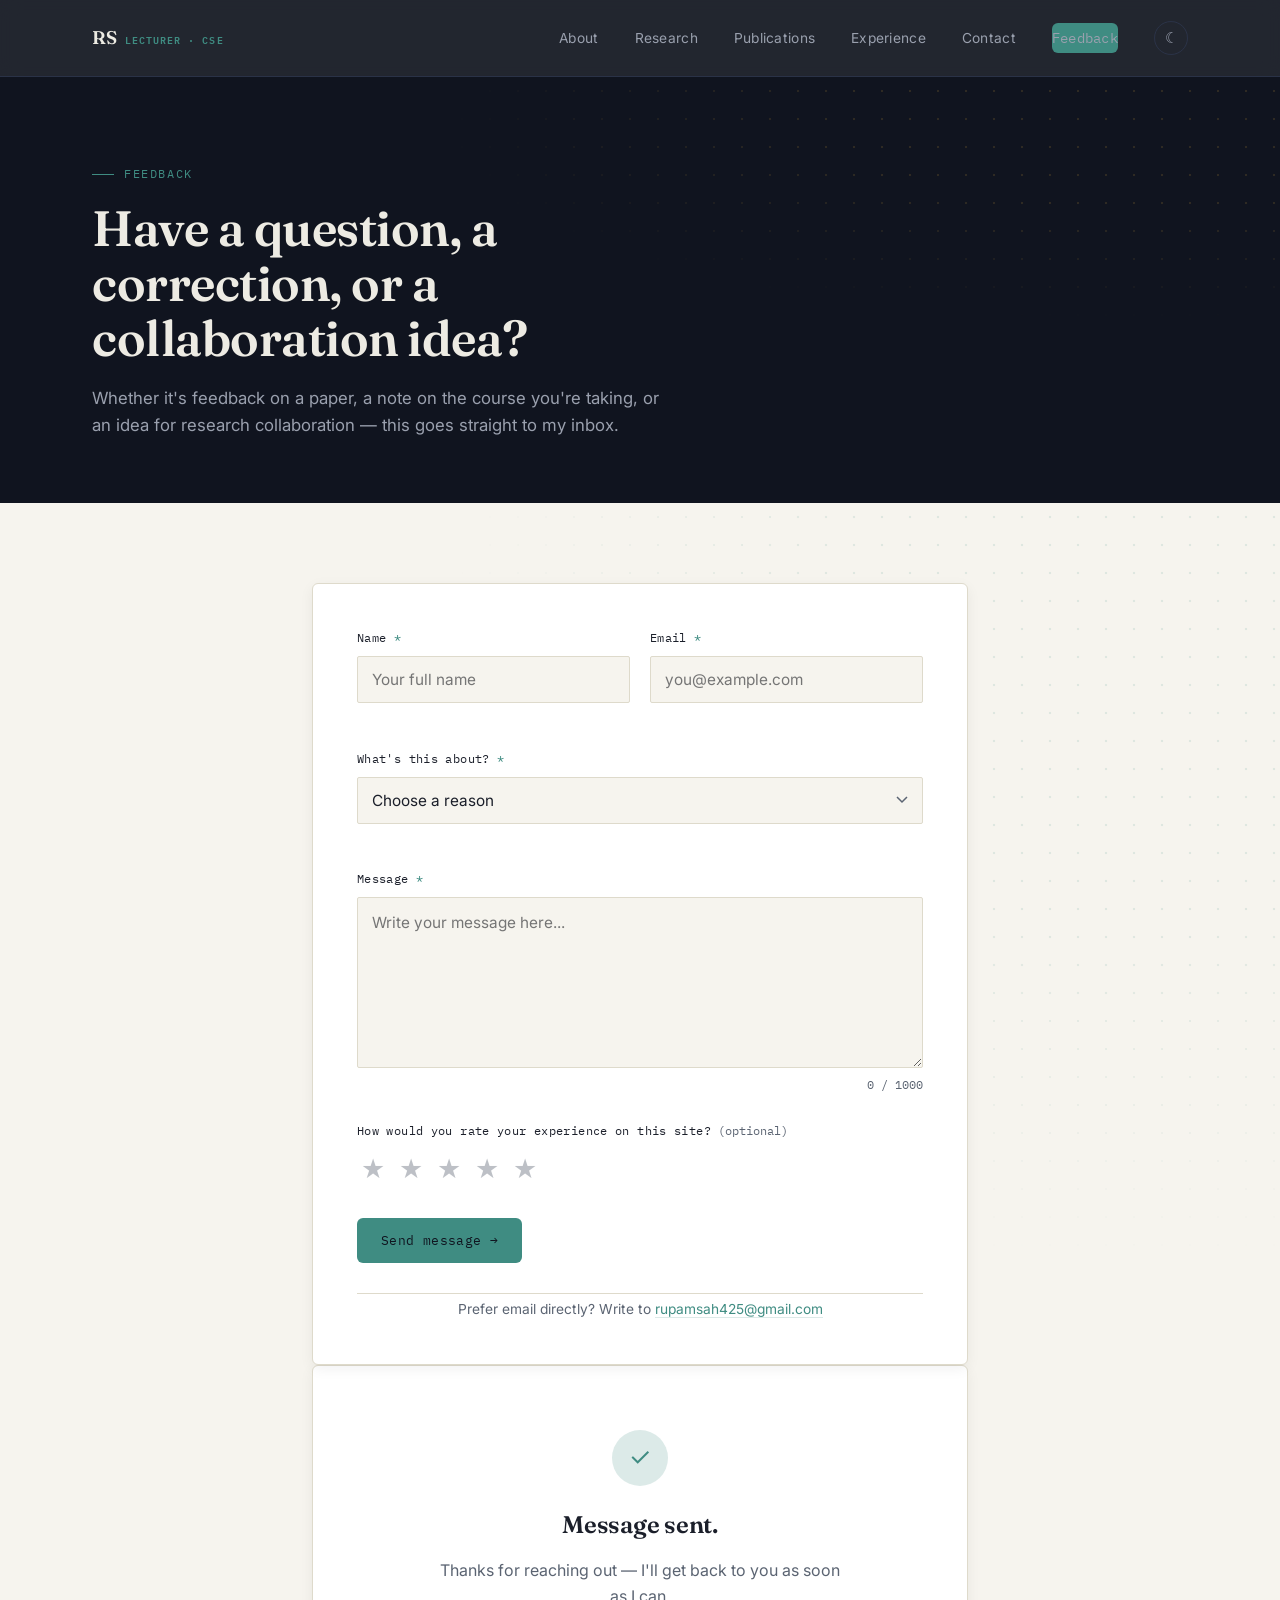
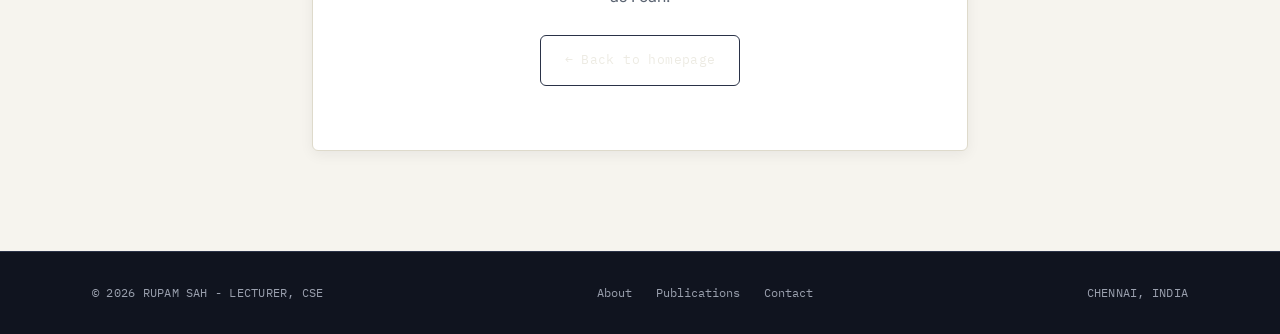
==== commit 58d5c32c: "updated my all  profiles" ====
--- a/feedback.html
+++ b/feedback.html
@@ -16,6 +16,8 @@
 </head>
 <body>
 
+<div class="progress-bar" id="progressBar"></div>
+
 <header id="siteHeader">
   <nav class="wrap">
     <a href="index.html#top" class="logo">RS <span>LECTURER · CSE</span></a>
@@ -28,11 +30,26 @@
       <a href="feedback.html" class="nav-cta">Feedback</a>
       <button class="theme-toggle" id="themeToggle" aria-label="Toggle dark mode">☾</button>
     </div>
+    <button class="burger" id="burgerBtn" aria-label="Open menu" aria-expanded="false" aria-controls="mobilePanel">
+      <span></span><span></span><span></span>
+    </button>
   </nav>
+  <div class="mobile-panel" id="mobilePanel">
+    <a href="index.html#about">About</a>
+    <a href="index.html#research">Research</a>
+    <a href="index.html#publications">Publications</a>
+    <a href="index.html#experience">Experience</a>
+    <a href="index.html#education">Education</a>
+    <a href="index.html#teaching">Teaching</a>
+    <a href="index.html#contact">Contact</a>
+    <a href="feedback.html" class="nav-cta">Feedback</a>
+    <button class="theme-toggle" id="themeToggleMobile" aria-label="Toggle dark mode">☾</button>
+  </div>
 </header>
 
 <main>
   <section class="fb-hero">
+    <div class="fx-dots" aria-hidden="true"></div>
     <div class="wrap">
       <div class="eyebrow reveal">Feedback</div>
       <h1 class="reveal">Have a question, a correction, or a collaboration idea?</h1>
@@ -41,6 +58,7 @@
   </section>
 
   <section class="fb-form-section">
+    <div class="fx-dots" aria-hidden="true"></div>
     <div class="wrap fb-wrap">
 
       <form id="feedbackForm" class="fb-form reveal" action="https://formspree.io/f/mrpzavde" method="POST" novalidate>
@@ -129,6 +147,9 @@
   </div>
 </footer>
 
+<button class="to-top" id="toTop" aria-label="Back to top">↑</button>
+
+<script src="script.js"></script>
 <script src="feedback.js"></script>
 </body>
 </html>
--- a/style.css
+++ b/style.css
@@ -51,7 +51,6 @@
   --shadow-lg:0 26px 54px rgba(0,0,0,0.5);
   color-scheme: dark;
 }
-[data-theme="dark"] .photo-frame img{ filter:grayscale(10%) contrast(1.02) brightness(0.97); }
 [data-theme="dark"] .hero-grid-lines{ opacity:0.35; }
 
 *{ box-sizing:border-box; margin:0; padding:0; }
@@ -71,14 +70,39 @@
 img{ max-width:100%; display:block; }
 a{ color:inherit; text-decoration:none; }
 ul{ list-style:none; }
-.wrap{ max-width:var(--max); margin:0 auto; padding:0 32px; }
+.wrap{ max-width:var(--max); margin:0 auto; padding:0 32px; position:relative; z-index:1; }
 @media (max-width:640px){ .wrap{ padding:0 20px; } }
 
 .eyebrow{
   font-family:var(--mono); font-size:0.72rem; letter-spacing:0.14em; text-transform:uppercase;
   color:var(--teal); display:flex; align-items:center; gap:10px;
 }
-.eyebrow::before{ content:""; width:22px; height:1px; background:var(--teal); display:inline-block; }
+.eyebrow::before{
+  content:""; width:22px; height:1px; background:var(--teal); display:inline-block;
+  transform:scaleX(0); transform-origin:left;
+  transition:transform 0.6s cubic-bezier(.2,.7,.3,1) 0.1s;
+}
+.reveal.in .eyebrow::before{ transform:scaleX(1); }
+.eyebrow.reveal.in::before{ transform:scaleX(1); }
+
+/* ============ DECORATIVE SECTION TEXTURE ============ */
+/* A quiet, drifting dot-grid dropped into any section for visual cohesion
+   with the hero. Purely decorative: absolutely positioned, inert to pointer
+   events, and masked so it never competes with real content. */
+.fx-dots{
+  position:absolute; inset:0; z-index:0; pointer-events:none; opacity:0.6;
+  background-image:radial-gradient(circle, rgba(63,140,130,0.22) 1px, transparent 1.6px);
+  background-size:28px 28px;
+  mask-image:radial-gradient(ellipse 65% 55% at 88% 12%, #000 35%, transparent 82%);
+  -webkit-mask-image:radial-gradient(ellipse 65% 55% at 88% 12%, #000 35%, transparent 82%);
+  animation:fxDotsDrift 24s ease-in-out infinite alternate;
+}
+.contact .fx-dots, .hero .fx-dots, .fb-hero .fx-dots{
+  background-image:radial-gradient(circle, rgba(200,155,60,0.28) 1px, transparent 1.6px);
+}
+@keyframes fxDotsDrift{ from{ background-position:0 0; } to{ background-position:46px 34px; } }
+@media (prefers-reduced-motion: reduce){ .fx-dots{ animation:none; } }
+@media (max-width:640px){ .fx-dots{ opacity:0.4; } }
 
 h1,h2,h3{ font-family:var(--display); font-weight:600; letter-spacing:-0.01em; }
 
@@ -216,7 +240,7 @@
 @media (max-width:880px), (hover:none){ .hero-spotlight{ display:none; } }
 @media (prefers-reduced-motion: reduce){ .hero-blob{ animation:none; } }
 
-.hero-grid{ display:grid; grid-template-columns:1.15fr 0.85fr; gap:64px; align-items:center; position:relative; z-index:2; }
+.hero-grid{ display:grid; grid-template-columns:1fr; gap:64px; align-items:center; position:relative; z-index:2; max-width:760px; }
 
 /* Orchestrated entrance: hero content steps in once, top to bottom */
 .hero-in{
@@ -226,6 +250,29 @@
 }
 @keyframes heroIn{ to{ opacity:1; transform:translateY(0); } }
 @media (prefers-reduced-motion: reduce){ .hero-in{ animation:none; opacity:1; transform:none; } }
+.sr-only{
+  position:absolute; width:1px; height:1px; padding:0; margin:-1px; overflow:hidden;
+  clip:rect(0,0,0,0); white-space:nowrap; border:0;
+}
+
+/* ---------- Hero typewriter intro line ---------- */
+.hero-typewriter{
+  display:flex; align-items:center; min-height:1.4em; margin-bottom:16px;
+}
+.hero-typewriter-text{
+  font-family:var(--mono); font-size:2.4rem; letter-spacing:0.03em;
+  background:var(--grad-accent); -webkit-background-clip:text; background-clip:text;
+  color:transparent; font-weight:500;
+}
+.hero-typewriter-cursor{
+  display:inline-block; width:2px; height:1.05em; margin-left:2px;
+  background:var(--teal-bright); vertical-align:-2px;
+  animation:hero-caret-blink 0.85s step-end infinite;
+}
+@media (prefers-reduced-motion: reduce){
+  .hero-typewriter-cursor{ animation:none; }
+}
+
 .status-badge{
   display:inline-flex; align-items:center; gap:9px; font-family:var(--mono); font-size:0.72rem;
   letter-spacing:0.04em; color:var(--text-on-ink-dim); border:1px solid var(--line);
@@ -239,6 +286,7 @@
   animation:statusPulse 2.4s ease-out infinite;
 }
 @keyframes statusPulse{ 0%{ transform:scale(0.6); opacity:0.9; } 100%{ transform:scale(1.8); opacity:0; } }
+@keyframes hero-caret-blink{ 0%,100%{ opacity:1; } 50%{ opacity:0; } }
 @media (prefers-reduced-motion: reduce){ .status-dot::after{ animation:none; } }
 
 .hero-kicker{
@@ -278,53 +326,6 @@
 .stat span{ font-family:var(--mono); font-size:0.66rem; color:var(--text-on-ink-dim); letter-spacing:0.03em; display:block; margin-top:6px; }
 @media (max-width:520px){ .hero-stats{ grid-template-columns:1fr; } }
 
-/* .hero-photo{ position:relative; justify-self:center; width:100%; max-width:340px; }
-.photo-frame{ position:relative; width:100%; aspect-ratio:1/1.08; }
-.photo-frame img{ width:100%; height:100%; object-fit:cover; border-radius:3px; filter:grayscale(15%) contrast(1.04); } */
-.hero-photo {
-  position: relative;
-  justify-self: center;
-  width: 100%;
-  max-width: 280px;
-  
-  
-}
-
-.photo-frame {
-  position: relative;
-  width: 100%;
-  aspect-ratio: 1 / 1.08;
-  border-radius: 4px;
-  overflow: hidden;
-  box-shadow: 0 24px 48px rgba(0,0,0,0.35);
-  transition: box-shadow 0.35s ease;
-}
-.photo-frame::after{
-  content:""; position:absolute; inset:0; border-radius:inherit; padding:1px;
-  background:linear-gradient(140deg, var(--teal), transparent 40%, transparent 60%, var(--gold));
-  -webkit-mask:linear-gradient(#000 0 0) content-box, linear-gradient(#000 0 0);
-  -webkit-mask-composite:xor; mask-composite:exclude;
-  opacity:0.55; pointer-events:none;
-}
-
-.photo-frame img {
-  width: 100%;
-  height: 100%;
-  object-fit: cover;
-  border-radius: 3px;
-  filter: grayscale(15%) contrast(1.04);
-  transform: scale(1.01);
-  transition: transform 0.6s cubic-bezier(.2,.7,.3,1), filter 0.4s ease;
-}
-.photo-frame:hover img{ transform:scale(1.06); filter:grayscale(0%) contrast(1.06); }
-.photo-shine{
-  position:absolute; inset:0; pointer-events:none; z-index:2;
-  background:linear-gradient(115deg, transparent 40%, rgba(255,255,255,0.22) 50%, transparent 60%);
-  background-size:220% 220%; background-position:130% 0;
-  transition:background-position 0.9s ease;
-}
-.photo-frame:hover .photo-shine{ background-position:-30% 100%; }
-
 /* 3D pointer-tilt applied via JS-set custom properties; harmless with no JS */
 .tilt-card{
   transform: perspective(900px) rotateX(var(--rx,0deg)) rotateY(var(--ry,0deg)) translateY(var(--ty,0)) translateZ(0);
@@ -333,16 +334,6 @@
 }
 @media (hover:none){ .tilt-card{ transform:none !important; } }
 @media (prefers-reduced-motion: reduce){ .tilt-card{ transition:none; transform:none !important; } }
-/* .contour-svg{ position:absolute; inset:-18px; width:calc(100% + 36px); height:calc(100% + 36px); pointer-events:none; } */
-.contour-svg path{
-  fill:none; stroke:var(--teal); stroke-width:1;
-  stroke-dasharray:1400; stroke-dashoffset:1400;
-  animation:trace 2.6s cubic-bezier(.65,.05,.36,1) forwards; opacity:0.85;
-}
-.contour-svg path:nth-child(2){ animation-delay:0.25s; stroke:var(--gold); opacity:0.55; }
-.contour-svg path:nth-child(3){ animation-delay:0.5s; opacity:0.35; }
-@keyframes trace{ to{ stroke-dashoffset:0; } }
-.photo-caption{ font-family:var(--mono); font-size:0.68rem; color:var(--text-on-ink-dim); text-align:center; margin-top:16px; letter-spacing:0.04em; }
 
 .scroll-cue{
   display:flex; flex-direction:column; align-items:center; gap:8px; margin:56px auto 0;
@@ -359,13 +350,11 @@
 @keyframes cue{ 0%{ top:-100%; } 60%{ top:100%; } 100%{ top:100%; } }
 
 @media (max-width:880px){
-  .hero-grid{ grid-template-columns:1fr; gap:48px; }
-  .hero-photo{ order:-1; max-width:220px; }
   .hero-stats{ gap:28px; }
 }
 
 /* ============ SECTION SHELL ============ */
-section{ padding:96px 0; scroll-margin-top:76px; }
+section{ padding:96px 0; scroll-margin-top:76px; position:relative; }
 section.alt{ background:var(--paper-dim); }
 .section-head{ max-width:640px; margin-bottom:56px; }
 .section-head h2{ font-size:clamp(1.7rem,3vw,2.3rem); margin-top:14px; color:var(--text-on-paper); }
@@ -373,19 +362,12 @@
 @media (max-width:640px){ section{ padding:64px 0; } .section-head{ margin-bottom:36px; } }
 
 /* ============ ABOUT ============ */
-.about-grid{ display:grid; grid-template-columns:0.9fr 1.1fr; gap:64px; }
-.about-grid p{ color:var(--text-muted); margin-bottom:16px; font-size:1rem; }
-.about-grid p strong{ color:var(--text-on-paper); font-weight:600; }
 .inline-link{
-  display:inline-block; margin-top:8px; font-family:var(--mono); font-size:0.82rem;
+  display:inline-block; margin-top:24px; font-family:var(--mono); font-size:0.82rem;
   color:var(--teal); border-bottom:1px solid var(--teal-soft); padding-bottom:2px; transition:border-color 0.2s ease;
 }
 .inline-link:hover{ border-color:var(--teal); }
-.pillars{ display:flex; flex-direction:column; gap:0; border-top:1px solid var(--line-light); }
-.pillar{ padding:20px 0; border-bottom:1px solid var(--line-light); display:flex; justify-content:space-between; gap:20px; align-items:baseline; }
-.pillar-label{ font-family:var(--mono); font-size:0.74rem; color:var(--teal); letter-spacing:0.04em; white-space:nowrap; }
-.pillar-val{ font-size:0.95rem; color:var(--text-on-paper); text-align:right; }
-@media (max-width:880px){ .about-grid{ grid-template-columns:1fr; gap:36px; } }
+
 
 /* ============ RESEARCH AREAS ============ */
 .area-grid{ display:grid; grid-template-columns:repeat(4,1fr); gap:20px; margin-bottom:56px; }
@@ -546,12 +528,51 @@
 .stack-row{ display:flex; gap:10px; flex-wrap:wrap; }
 .stack-row span{ font-family:var(--mono); font-size:0.72rem; color:var(--teal); border:1px solid var(--teal-soft); padding:6px 12px; border-radius:2px; background:var(--teal-soft); }
 
-/* ============ CERT / LEADERSHIP ============ */
-.cert-list{ margin-top:28px; }
-.cert-item{ display:flex; gap:16px; padding:22px 0; border-bottom:1px solid var(--line-light); }
-.cert-item.last{ border-bottom:none; }
-.cert-item .yr{ font-family:var(--mono); font-size:0.78rem; color:var(--teal); white-space:nowrap; padding-top:2px; min-width:64px; }
-.cert-item p{ font-size:0.93rem; color:var(--text-on-paper); }
+/* ============ CREDENTIALS: CERTIFICATIONS + LEADERSHIP ============ */
+.cred-group{ margin-bottom:52px; }
+.cred-group:last-child{ margin-bottom:0; }
+.cred-group-title{
+  font-family:var(--mono); font-size:0.78rem; letter-spacing:0.06em; text-transform:uppercase;
+  color:var(--text-muted); margin-bottom:22px; padding-bottom:14px; border-bottom:1px solid var(--line-light);
+}
+.cred-grid{ display:grid; grid-template-columns:repeat(auto-fit, minmax(230px,1fr)); gap:20px; }
+.cred-card{
+  position:relative; overflow:hidden; background:var(--card); border:1px solid var(--line-light);
+  border-radius:var(--radius-sm); padding:26px 22px;
+  transition:transform 0.3s cubic-bezier(.2,.7,.3,1), border-color 0.3s ease, box-shadow 0.3s ease;
+}
+.cred-card::before{
+  content:""; position:absolute; inset:0; border-radius:inherit; padding:1px;
+  background:linear-gradient(135deg, var(--teal), transparent 45%, transparent 55%, var(--gold));
+  -webkit-mask:linear-gradient(#000 0 0) content-box, linear-gradient(#000 0 0);
+  -webkit-mask-composite:xor; mask-composite:exclude;
+  opacity:0; transition:opacity 0.35s ease; pointer-events:none;
+}
+.cred-card:hover{ border-color:transparent; box-shadow:var(--shadow-md); }
+.cred-card:hover:not(.tilt-card){ transform:translateY(-5px); }
+.cred-card:hover::before{ opacity:0.75; }
+
+.cred-icon{
+  width:46px; height:46px; border-radius:50%; background:var(--teal-soft); color:var(--teal);
+  display:flex; align-items:center; justify-content:center; margin-bottom:18px;
+  transition:transform 0.4s cubic-bezier(.2,.7,.3,1), background 0.3s ease, color 0.3s ease;
+  animation:credFloat 5s ease-in-out infinite;
+}
+.cred-card:nth-child(2) .cred-icon{ animation-delay:0.5s; }
+.cred-card:nth-child(3) .cred-icon{ animation-delay:1s; }
+.cred-icon svg{ width:22px; height:22px; }
+.cred-card:hover .cred-icon{ transform:rotate(-10deg) scale(1.14); background:var(--teal); color:var(--ink); }
+@keyframes credFloat{ 0%,100%{ transform:translateY(0); } 50%{ transform:translateY(-4px); } }
+@media (prefers-reduced-motion: reduce){ .cred-icon{ animation:none; } }
+
+.cred-yr{
+  display:inline-block; font-family:var(--mono); font-size:0.7rem; color:var(--teal);
+  border:1px solid var(--teal-soft); background:var(--teal-soft); padding:4px 10px; border-radius:999px;
+  margin-bottom:12px; letter-spacing:0.03em; transition:background 0.25s ease, color 0.25s ease;
+}
+.cred-card:hover .cred-yr{ background:var(--teal); color:var(--ink); }
+.cred-title{ font-size:0.95rem; color:var(--text-on-paper); line-height:1.5; font-weight:500; }
+@media (max-width:640px){ .cred-grid{ grid-template-columns:1fr; } }
 
 /* ============ CONTACT ============ */
 .contact{ background:var(--ink); color:var(--text-on-ink); }
@@ -629,7 +650,7 @@
   .contact-row{ flex-direction:column; align-items:flex-start; gap:6px; }
   .contact-row .val{ text-align:left; }
   .footer-row{ flex-direction:column; text-align:center; gap:14px; }
-  .cert-item{ gap:12px; }
+  .cred-card{ padding:22px 18px; }
 }
 @media (max-width:360px){
   .hero-kicker{ font-size:0.7rem; }
@@ -651,5 +672,6 @@
   .hero h1, .hero p.lede, .stat b, .stat span{ color:#000 !important; }
   section{ padding:24px 0; }
   a{ text-decoration:underline; }
-  .area-card, .edu-card, .project-card, .thesis-card{ box-shadow:none !important; border:1px solid #ccc !important; }
-}
+  .area-card, .edu-card, .project-card, .thesis-card, .cred-card{ box-shadow:none !important; border:1px solid #ccc !important; }
+  .cred-icon{ animation:none !important; }
+}
